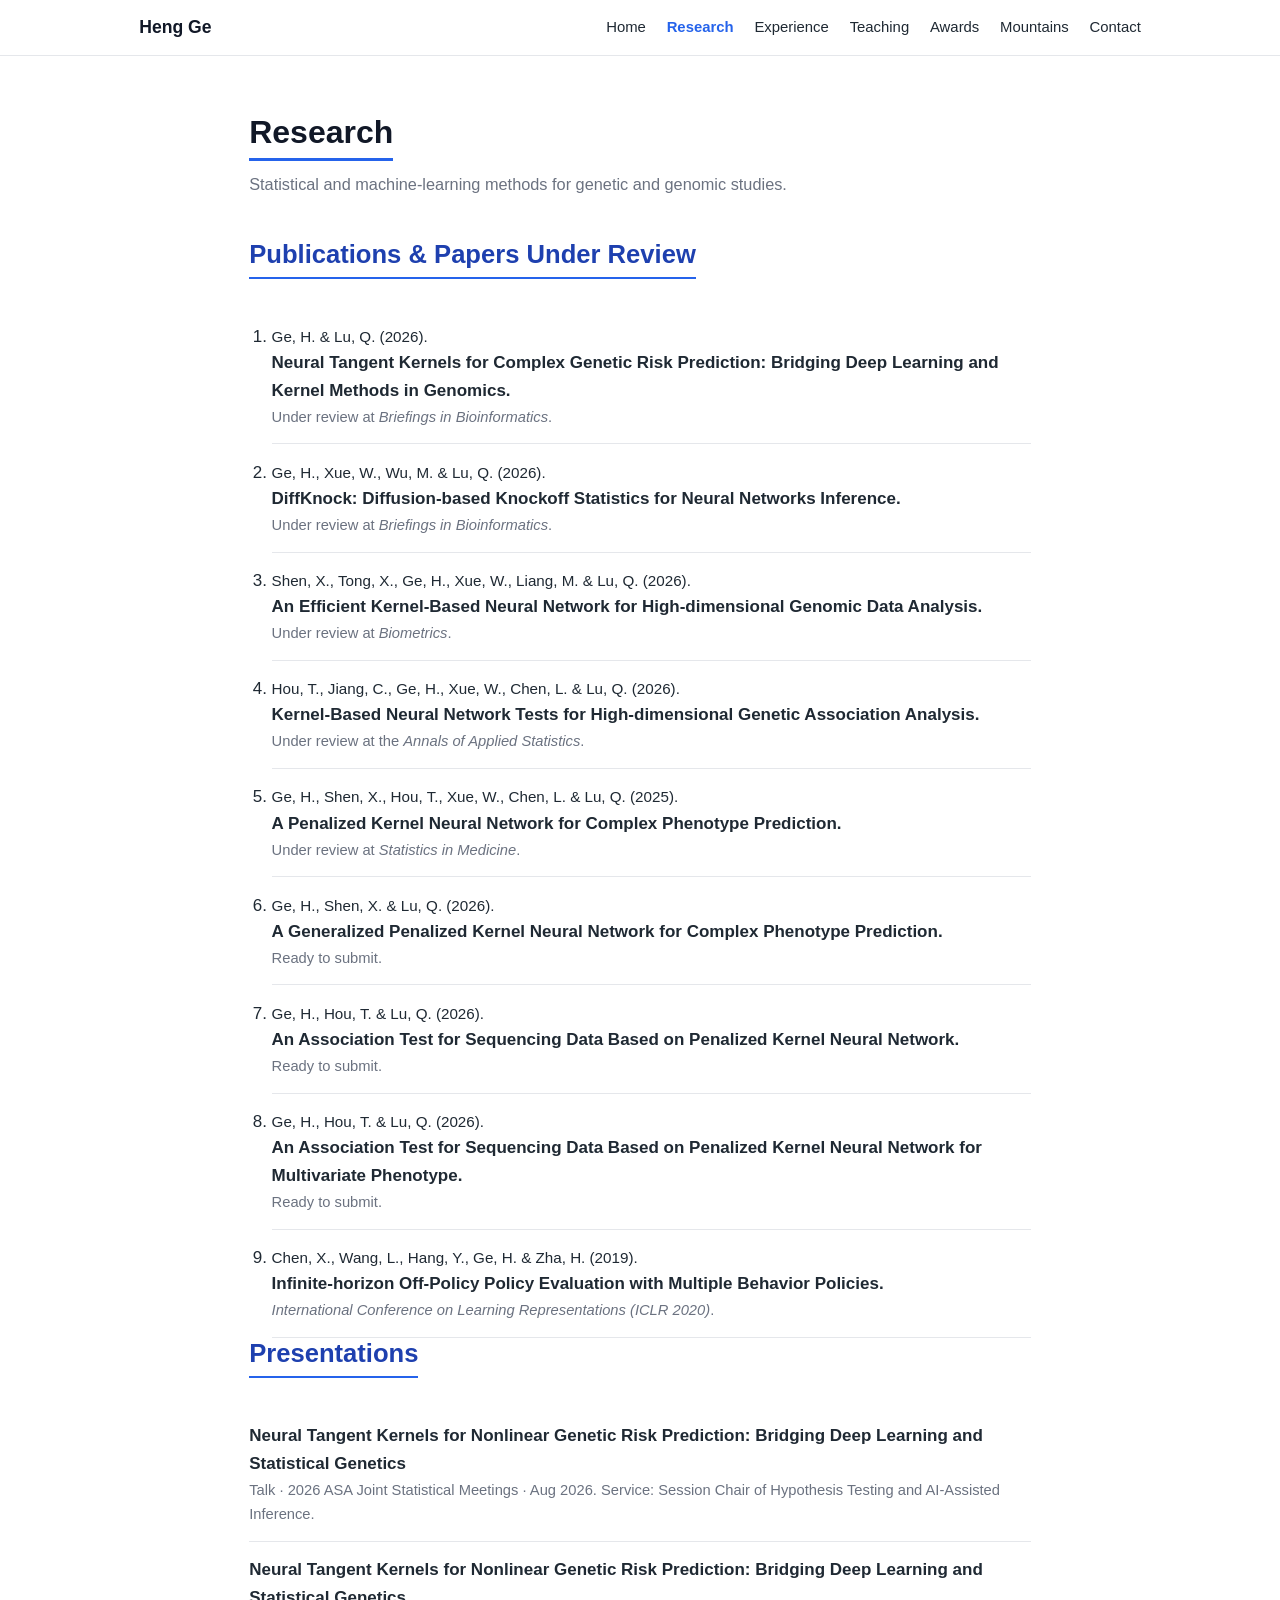
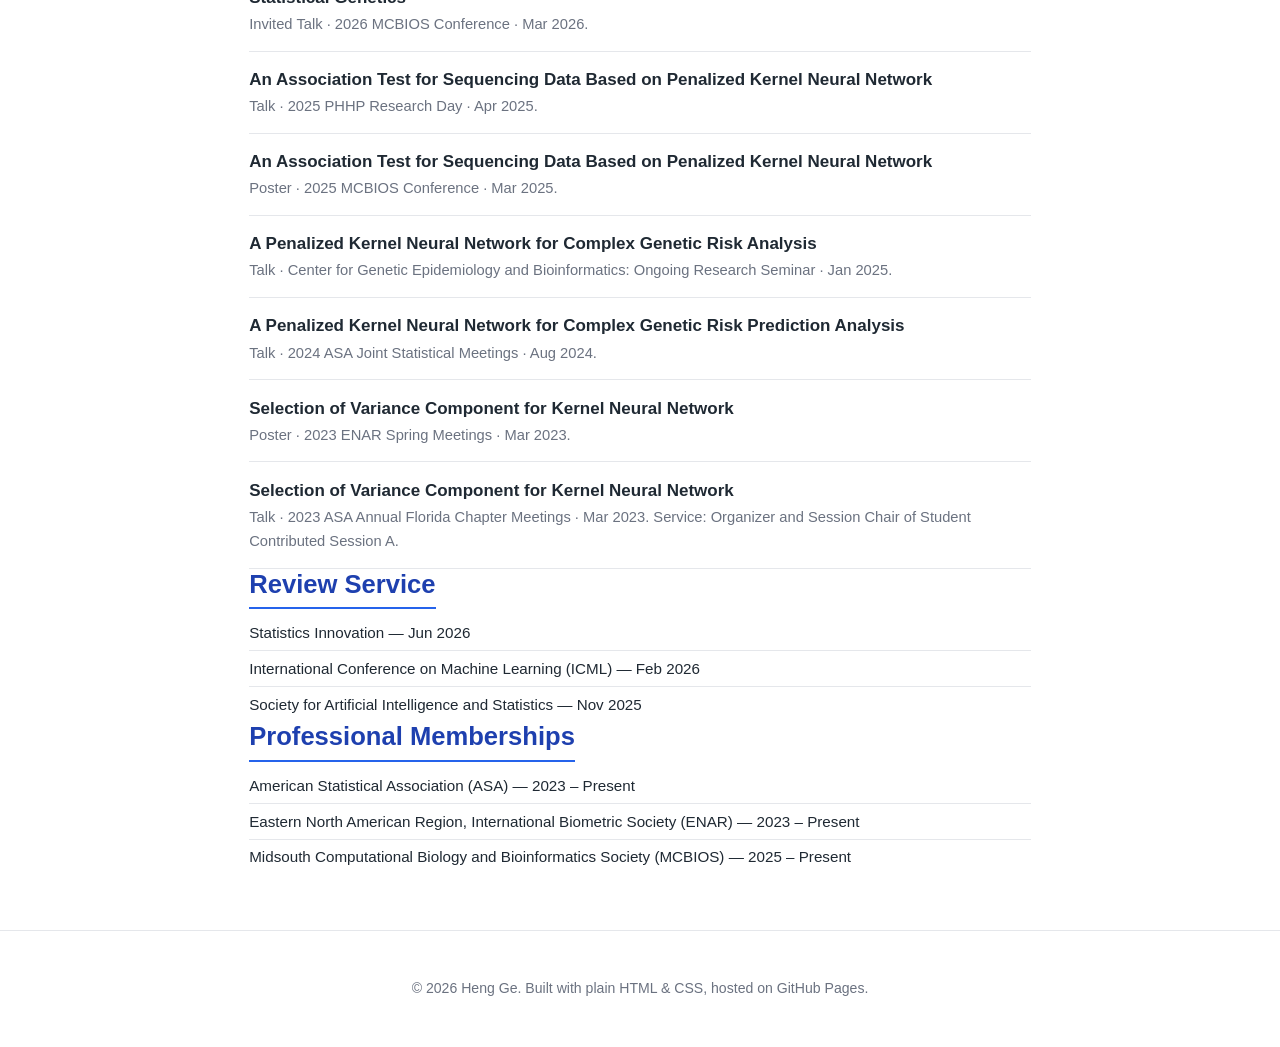
==== research.html @ 9b7dcb47 "Personal academic website Co-Authored-By: Claude Opus 4.8 <noreply@anthropic.com>" ====
<!DOCTYPE html>
<html lang="en">
<head>
  <meta charset="UTF-8" />
  <meta name="viewport" content="width=device-width, initial-scale=1.0" />
  <title>Research &middot; Heng Ge</title>
  <link rel="stylesheet" href="style.css" />
</head>
<body>

  <header class="site-header">
    <nav class="nav">
      <a class="nav-logo" href="index.html">Heng Ge</a>
      <button class="nav-toggle" aria-label="Toggle menu">&#9776;</button>
      <ul class="nav-links">
        <li><a href="index.html">Home</a></li>
        <li><a href="research.html">Research</a></li>
        <li><a href="experience.html">Experience</a></li>
        <li><a href="teaching.html">Teaching</a></li>
        <li><a href="awards.html">Awards</a></li>
        <li><a href="mountaineering.html">Mountains</a></li>
        <li><a href="contact.html">Contact</a></li>
      </ul>
    </nav>
  </header>

  <main id="top">
    <section class="section">
      <h1 class="page-title">Research</h1>
      <p class="page-lead">Statistical and machine-learning methods for genetic and genomic studies.</p>

      <h2 class="subhead">Publications &amp; Papers Under Review</h2>
      <ol class="pub-list" style="list-style:decimal;padding-left:1.4rem">
        <li>
          <span class="pub-authors">Ge, H. &amp; Lu, Q. (2026).</span>
          <span class="pub-title">Neural Tangent Kernels for Complex Genetic Risk Prediction: Bridging Deep Learning and Kernel Methods in Genomics.</span>
          <span class="pub-venue">Under review at <em>Briefings in Bioinformatics</em>.</span>
        </li>
        <li>
          <span class="pub-authors">Ge, H., Xue, W., Wu, M. &amp; Lu, Q. (2026).</span>
          <span class="pub-title">DiffKnock: Diffusion-based Knockoff Statistics for Neural Networks Inference.</span>
          <span class="pub-venue">Under review at <em>Briefings in Bioinformatics</em>.</span>
        </li>
        <li>
          <span class="pub-authors">Shen, X., Tong, X., Ge, H., Xue, W., Liang, M. &amp; Lu, Q. (2026).</span>
          <span class="pub-title">An Efficient Kernel-Based Neural Network for High-dimensional Genomic Data Analysis.</span>
          <span class="pub-venue">Under review at <em>Biometrics</em>.</span>
        </li>
        <li>
          <span class="pub-authors">Hou, T., Jiang, C., Ge, H., Xue, W., Chen, L. &amp; Lu, Q. (2026).</span>
          <span class="pub-title">Kernel-Based Neural Network Tests for High-dimensional Genetic Association Analysis.</span>
          <span class="pub-venue">Under review at the <em>Annals of Applied Statistics</em>.</span>
        </li>
        <li>
          <span class="pub-authors">Ge, H., Shen, X., Hou, T., Xue, W., Chen, L. &amp; Lu, Q. (2025).</span>
          <span class="pub-title">A Penalized Kernel Neural Network for Complex Phenotype Prediction.</span>
          <span class="pub-venue">Under review at <em>Statistics in Medicine</em>.</span>
        </li>
        <li>
          <span class="pub-authors">Ge, H., Shen, X. &amp; Lu, Q. (2026).</span>
          <span class="pub-title">A Generalized Penalized Kernel Neural Network for Complex Phenotype Prediction.</span>
          <span class="pub-venue">Ready to submit.</span>
        </li>
        <li>
          <span class="pub-authors">Ge, H., Hou, T. &amp; Lu, Q. (2026).</span>
          <span class="pub-title">An Association Test for Sequencing Data Based on Penalized Kernel Neural Network.</span>
          <span class="pub-venue">Ready to submit.</span>
        </li>
        <li>
          <span class="pub-authors">Ge, H., Hou, T. &amp; Lu, Q. (2026).</span>
          <span class="pub-title">An Association Test for Sequencing Data Based on Penalized Kernel Neural Network for Multivariate Phenotype.</span>
          <span class="pub-venue">Ready to submit.</span>
        </li>
        <li>
          <span class="pub-authors">Chen, X., Wang, L., Hang, Y., Ge, H. &amp; Zha, H. (2019).</span>
          <span class="pub-title">Infinite-horizon Off-Policy Policy Evaluation with Multiple Behavior Policies.</span>
          <span class="pub-venue"><em>International Conference on Learning Representations (ICLR 2020)</em>.</span>
        </li>
      </ol>

      <h2 class="subhead">Presentations</h2>
      <ul class="pub-list">
        <li>
          <span class="pub-title">Neural Tangent Kernels for Nonlinear Genetic Risk Prediction: Bridging Deep Learning and Statistical Genetics</span>
          <span class="pub-venue">Talk &middot; 2026 ASA Joint Statistical Meetings &middot; Aug 2026. Service: Session Chair of Hypothesis Testing and AI-Assisted Inference.</span>
        </li>
        <li>
          <span class="pub-title">Neural Tangent Kernels for Nonlinear Genetic Risk Prediction: Bridging Deep Learning and Statistical Genetics</span>
          <span class="pub-venue">Invited Talk &middot; 2026 MCBIOS Conference &middot; Mar 2026.</span>
        </li>
        <li>
          <span class="pub-title">An Association Test for Sequencing Data Based on Penalized Kernel Neural Network</span>
          <span class="pub-venue">Talk &middot; 2025 PHHP Research Day &middot; Apr 2025.</span>
        </li>
        <li>
          <span class="pub-title">An Association Test for Sequencing Data Based on Penalized Kernel Neural Network</span>
          <span class="pub-venue">Poster &middot; 2025 MCBIOS Conference &middot; Mar 2025.</span>
        </li>
        <li>
          <span class="pub-title">A Penalized Kernel Neural Network for Complex Genetic Risk Analysis</span>
          <span class="pub-venue">Talk &middot; Center for Genetic Epidemiology and Bioinformatics: Ongoing Research Seminar &middot; Jan 2025.</span>
        </li>
        <li>
          <span class="pub-title">A Penalized Kernel Neural Network for Complex Genetic Risk Prediction Analysis</span>
          <span class="pub-venue">Talk &middot; 2024 ASA Joint Statistical Meetings &middot; Aug 2024.</span>
        </li>
        <li>
          <span class="pub-title">Selection of Variance Component for Kernel Neural Network</span>
          <span class="pub-venue">Poster &middot; 2023 ENAR Spring Meetings &middot; Mar 2023.</span>
        </li>
        <li>
          <span class="pub-title">Selection of Variance Component for Kernel Neural Network</span>
          <span class="pub-venue">Talk &middot; 2023 ASA Annual Florida Chapter Meetings &middot; Mar 2023. Service: Organizer and Session Chair of Student Contributed Session A.</span>
        </li>
      </ul>

      <h2 class="subhead">Review Service</h2>
      <ul class="plain">
        <li>Statistics Innovation &mdash; Jun 2026</li>
        <li>International Conference on Machine Learning (ICML) &mdash; Feb 2026</li>
        <li>Society for Artificial Intelligence and Statistics &mdash; Nov 2025</li>
      </ul>

      <h2 class="subhead">Professional Memberships</h2>
      <ul class="plain">
        <li>American Statistical Association (ASA) &mdash; 2023 &ndash; Present</li>
        <li>Eastern North American Region, International Biometric Society (ENAR) &mdash; 2023 &ndash; Present</li>
        <li>Midsouth Computational Biology and Bioinformatics Society (MCBIOS) &mdash; 2025 &ndash; Present</li>
      </ul>
    </section>
  </main>

  <footer class="site-footer">
    <p>&copy; <span id="year"></span> Heng Ge. Built with plain HTML &amp; CSS, hosted on GitHub Pages.</p>
  </footer>

  <script src="site.js"></script>
</body>
</html>
---- style.css ----
/* ===========================================================
   Personal website styles
   You can tweak the two colors below to re-theme the whole site.
   =========================================================== */
:root {
  --accent: #2563eb;        /* EDIT: main accent color (links, headings) */
  --accent-dark: #1e40af;
  --text: #1f2933;
  --muted: #6b7280;
  --bg: #ffffff;
  --bg-alt: #f7f8fa;
  --border: #e5e7eb;
  --maxw: 820px;
}

* { box-sizing: border-box; }

html { scroll-behavior: smooth; }

body {
  margin: 0;
  font-family: -apple-system, BlinkMacSystemFont, "Segoe UI", Roboto,
    Helvetica, Arial, sans-serif;
  color: var(--text);
  background: var(--bg);
  line-height: 1.65;
  font-size: 17px;
}

a { color: var(--accent); text-decoration: none; }
a:hover { text-decoration: underline; }

h1, h2, h3 { line-height: 1.25; color: #111827; }

/* ---------------- Nav ---------------- */
.site-header {
  position: sticky;
  top: 0;
  background: rgba(255, 255, 255, 0.9);
  backdrop-filter: saturate(180%) blur(8px);
  border-bottom: 1px solid var(--border);
  z-index: 100;
}
.nav {
  max-width: 1040px;
  margin: 0 auto;
  padding: 0.8rem 1.2rem;
  display: flex;
  align-items: center;
  justify-content: space-between;
  gap: 1rem;
}
.nav-logo { font-weight: 700; font-size: 1.1rem; color: #111827; }
.nav-links {
  display: flex;
  gap: 1.3rem;
  list-style: none;
  margin: 0;
  padding: 0;
}
.nav-links a { color: var(--text); font-size: 0.93rem; }
.nav-links a:hover { color: var(--accent); text-decoration: none; }
.nav-links a.active { color: var(--accent); font-weight: 600; }
.nav-toggle {
  display: none;
  background: none;
  border: none;
  font-size: 1.4rem;
  cursor: pointer;
}

/* ---------------- Sections ---------------- */
.section {
  max-width: var(--maxw);
  margin: 0 auto;
  padding: 3.5rem 1.2rem;
}
.section.alt {
  max-width: 100%;
  background: var(--bg-alt);
  border-top: 1px solid var(--border);
  border-bottom: 1px solid var(--border);
}
.section.alt > * { max-width: var(--maxw); margin-left: auto; margin-right: auto; }
.section h2 {
  font-size: 1.6rem;
  margin: 0 0 0.4rem;
  padding-bottom: 0.4rem;
  border-bottom: 2px solid var(--accent);
  display: inline-block;
}
.section-intro { color: var(--muted); margin-top: 0.3rem; }

/* ---------------- Hero ---------------- */
.hero {
  display: flex;
  gap: 2rem;
  align-items: center;
  padding-top: 3rem;
}
.hero-photo img {
  width: 170px;
  height: 170px;
  border-radius: 50%;
  object-fit: cover;
  border: 3px solid var(--border);
}
.hero-text h1 { font-size: 2.1rem; margin: 0 0 0.2rem; }
.tagline { color: var(--accent-dark); font-weight: 600; margin: 0 0 0.8rem; }
.hero-links {
  margin-top: 1rem;
  display: flex;
  flex-wrap: wrap;
  gap: 0.6rem;
}
.hero-links a {
  border: 1px solid var(--border);
  padding: 0.35rem 0.8rem;
  border-radius: 6px;
  font-size: 0.9rem;
}
.hero-links a:hover { background: var(--accent); color: #fff; text-decoration: none; }

/* ---------------- Publications ---------------- */
.pub-list { list-style: none; padding: 0; margin: 1.4rem 0 0; }
.pub-list li {
  padding: 0.9rem 0;
  border-bottom: 1px solid var(--border);
}
.pub-list li span { display: block; }
.pub-title { font-weight: 600; }
.pub-authors { font-size: 0.95rem; }
.pub-venue { color: var(--muted); font-size: 0.92rem; }
.pub-links { font-size: 0.88rem; margin-top: 0.2rem; }

/* ---------------- Cards (teaching) ---------------- */
.cards {
  display: grid;
  grid-template-columns: repeat(auto-fit, minmax(230px, 1fr));
  gap: 1rem;
  margin-top: 1.4rem;
}
.card {
  display: block;
  border: 1px solid var(--border);
  border-radius: 10px;
  padding: 1.1rem;
  background: #fff;
  color: var(--text);
  transition: transform 0.12s ease, box-shadow 0.12s ease;
}
.card:hover {
  transform: translateY(-2px);
  box-shadow: 0 6px 18px rgba(0, 0, 0, 0.07);
  text-decoration: none;
}
.card h3 { margin: 0 0 0.3rem; color: var(--accent-dark); }
.card p { margin: 0.15rem 0; font-size: 0.92rem; color: var(--muted); }
.card-desc { color: var(--text) !important; margin-top: 0.5rem !important; }

/* ---------------- Adventures ---------------- */
.adventure-grid {
  display: grid;
  grid-template-columns: repeat(auto-fit, minmax(260px, 1fr));
  gap: 1.8rem;
  margin-top: 1.4rem;
}
.adventure h3 { font-size: 1.2rem; margin: 0 0 0.5rem; }
.adventure ul { margin: 0; padding-left: 1.1rem; }
.adventure li { margin: 0.35rem 0; }

/* ---------------- Timeline (education) ---------------- */
.timeline { list-style: none; padding: 0; margin: 1.4rem 0 0; }
.timeline li {
  padding: 0 0 1.1rem 1.1rem;
  border-left: 2px solid var(--border);
  position: relative;
}
.timeline li:last-child { padding-bottom: 0; }
.timeline li::before {
  content: "";
  position: absolute;
  left: -7px;
  top: 4px;
  width: 12px;
  height: 12px;
  border-radius: 50%;
  background: var(--accent);
}
.timeline li span { display: block; }
.tl-title { font-weight: 600; }
.tl-org { font-size: 0.95rem; }
.tl-meta { color: var(--muted); font-size: 0.9rem; }

/* ---------------- Two column ---------------- */
.two-col {
  display: grid;
  grid-template-columns: repeat(auto-fit, minmax(260px, 1fr));
  gap: 1.5rem 2.5rem;
  margin-top: 1.2rem;
}
.two-col h3 { font-size: 1.1rem; margin: 0 0 0.5rem; }
.plain { list-style: none; padding: 0; margin: 0; }
.plain li { padding: 0.3rem 0; border-bottom: 1px solid var(--border); font-size: 0.95rem; }
.plain li:last-child { border-bottom: none; }

/* Sub-heading inside a section */
h3.sub {
  font-size: 1.15rem;
  margin: 1.8rem 0 0.2rem;
  color: var(--accent-dark);
}

/* ---------------- Footer ---------------- */
.site-footer {
  border-top: 1px solid var(--border);
  text-align: center;
  padding: 2rem 1.2rem;
  color: var(--muted);
  font-size: 0.88rem;
}

/* ---------------- Page title (subpages) ---------------- */
.page-title {
  font-size: 2rem;
  margin: 0 0 0.4rem;
  padding-bottom: 0.4rem;
  border-bottom: 3px solid var(--accent);
  display: inline-block;
}
.page-lead { color: var(--muted); margin: 0.2rem 0 1.6rem; font-size: 1.02rem; }
.subhead {
  font-size: 1.25rem;
  margin: 2.2rem 0 0.6rem;
  color: var(--accent-dark);
}
.subhead:first-of-type { margin-top: 1rem; }
.note { color: var(--muted); font-size: 0.9rem; margin-top: 0.4rem; }

/* ---------------- Data tables ---------------- */
.table-wrap { overflow-x: auto; margin-top: 0.8rem; }
.table {
  width: 100%;
  border-collapse: collapse;
  font-size: 0.9rem;
  min-width: 560px;
}
.table th, .table td {
  text-align: left;
  padding: 0.5rem 0.65rem;
  border-bottom: 1px solid var(--border);
  vertical-align: top;
}
.table th {
  background: var(--bg-alt);
  font-weight: 600;
  white-space: nowrap;
}
.table tbody tr:hover td { background: #fafbfc; }
.table td.grade { font-weight: 600; color: var(--accent-dark); white-space: nowrap; }

/* ---------------- Definition list (skills / details) ---------------- */
.deflist { margin: 1rem 0 0; }
.deflist dt { font-weight: 600; color: var(--accent-dark); margin-top: 1rem; }
.deflist dd { margin: 0.2rem 0 0; }

/* Courses line under an education entry */
.courses { font-size: 0.92rem; margin: 0.4rem 0 0; }
.courses strong { color: var(--text); }

/* ---------------- Experience ---------------- */
.exp-item { padding: 1.1rem 0; border-bottom: 1px solid var(--border); }
.exp-item:last-child { border-bottom: none; }
.exp-head { display: flex; justify-content: space-between; flex-wrap: wrap; gap: 0.2rem; }
.exp-title { font-weight: 600; font-size: 1.05rem; }
.exp-date { color: var(--muted); font-size: 0.9rem; }
.exp-role { color: var(--accent-dark); font-weight: 600; font-size: 0.95rem; margin: 0.1rem 0 0.5rem; }
.exp-item ul { margin: 0.4rem 0 0; padding-left: 1.1rem; }
.exp-item li { margin: 0.3rem 0; }

/* ---------------- Course page ---------------- */
.course-meta {
  background: var(--bg-alt);
  border: 1px solid var(--border);
  border-radius: 10px;
  padding: 1rem 1.3rem;
  margin: 1rem 0 0.5rem;
}
.course-meta p { margin: 0.5rem 0; }

/* ---------------- Photo placeholders ---------------- */
.photo-grid {
  display: grid;
  grid-template-columns: repeat(auto-fill, minmax(320px, 1fr));
  gap: 1.2rem;
  margin-top: 1rem;
}
.photo-ph {
  aspect-ratio: 4 / 3;
  border: 2px dashed var(--border);
  border-radius: 10px;
  display: flex;
  align-items: center;
  justify-content: center;
  text-align: center;
  color: var(--muted);
  font-size: 0.88rem;
  background: var(--bg-alt);
  padding: 0.8rem;
}
.photo {
  width: 100%;
  aspect-ratio: 4 / 3;
  object-fit: cover;
  border-radius: 10px;
  display: block;
}
figure.photo-fig { margin: 0; }
figure.photo-fig figcaption {
  text-align: center;
  color: var(--muted);
  font-size: 0.85rem;
  margin-top: 0.4rem;
}
.cats-grid {
  display: grid;
  grid-template-columns: repeat(2, minmax(0, 170px));
  gap: 1rem;
  margin-top: 1rem;
}

/* ---------------- Social icon links ---------------- */
.social {
  display: flex;
  gap: 0.9rem;
  align-items: center;
  margin-top: 1.1rem;
}
.social a {
  color: var(--muted);
  display: inline-flex;
}
.social a:hover { color: var(--accent); }
.social svg {
  width: 22px;
  height: 22px;
  fill: currentColor;
  display: block;
}

/* ---------------- Home explore cards ---------------- */
.explore {
  display: grid;
  grid-template-columns: repeat(auto-fit, minmax(200px, 1fr));
  gap: 1rem;
  margin-top: 1rem;
}

/* ---------------- Mobile ---------------- */
@media (max-width: 640px) {
  .nav-toggle { display: block; }
  .nav-links {
    display: none;
    position: absolute;
    top: 100%;
    right: 0;
    left: 0;
    flex-direction: column;
    gap: 0;
    background: #fff;
    border-bottom: 1px solid var(--border);
    padding: 0.5rem 1.2rem 1rem;
  }
  .nav-links.open { display: flex; }
  .nav-links li { padding: 0.4rem 0; }
  .hero { flex-direction: column; text-align: center; }
  .hero-links { justify-content: center; }
}
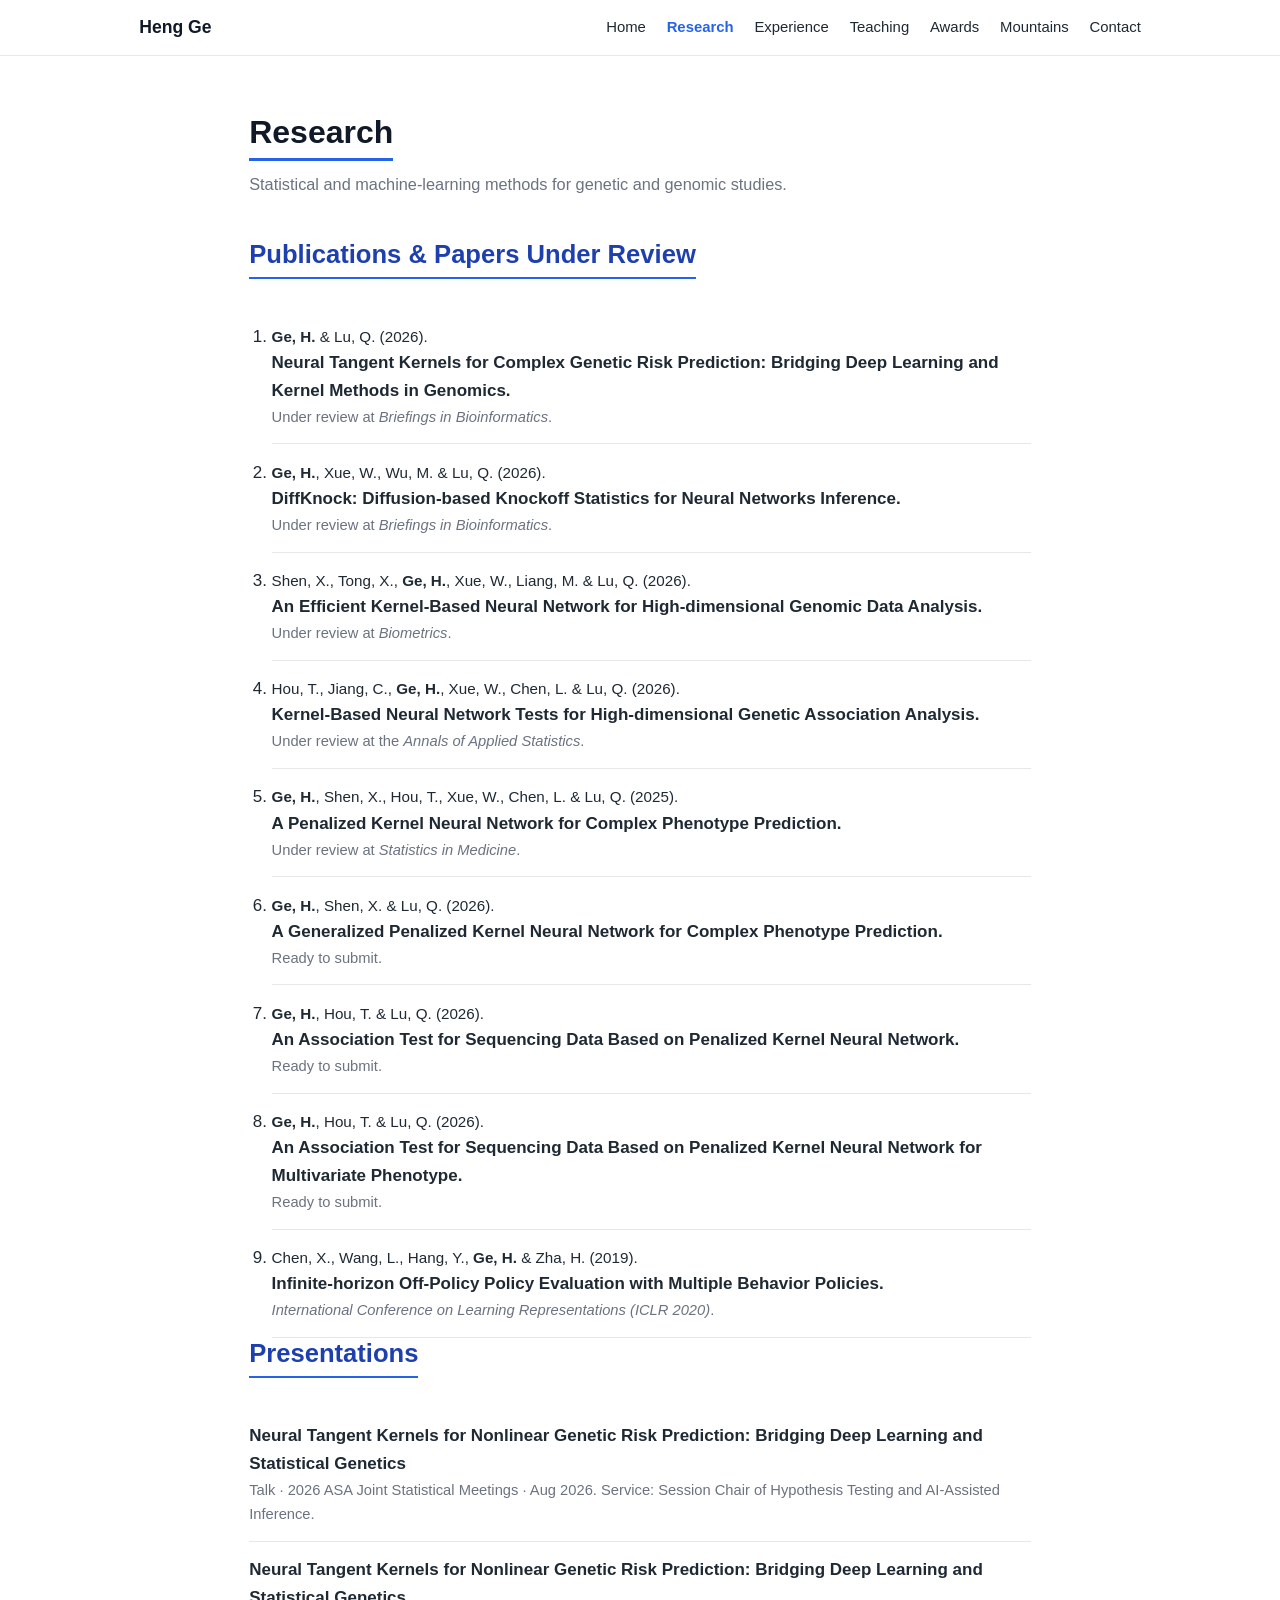
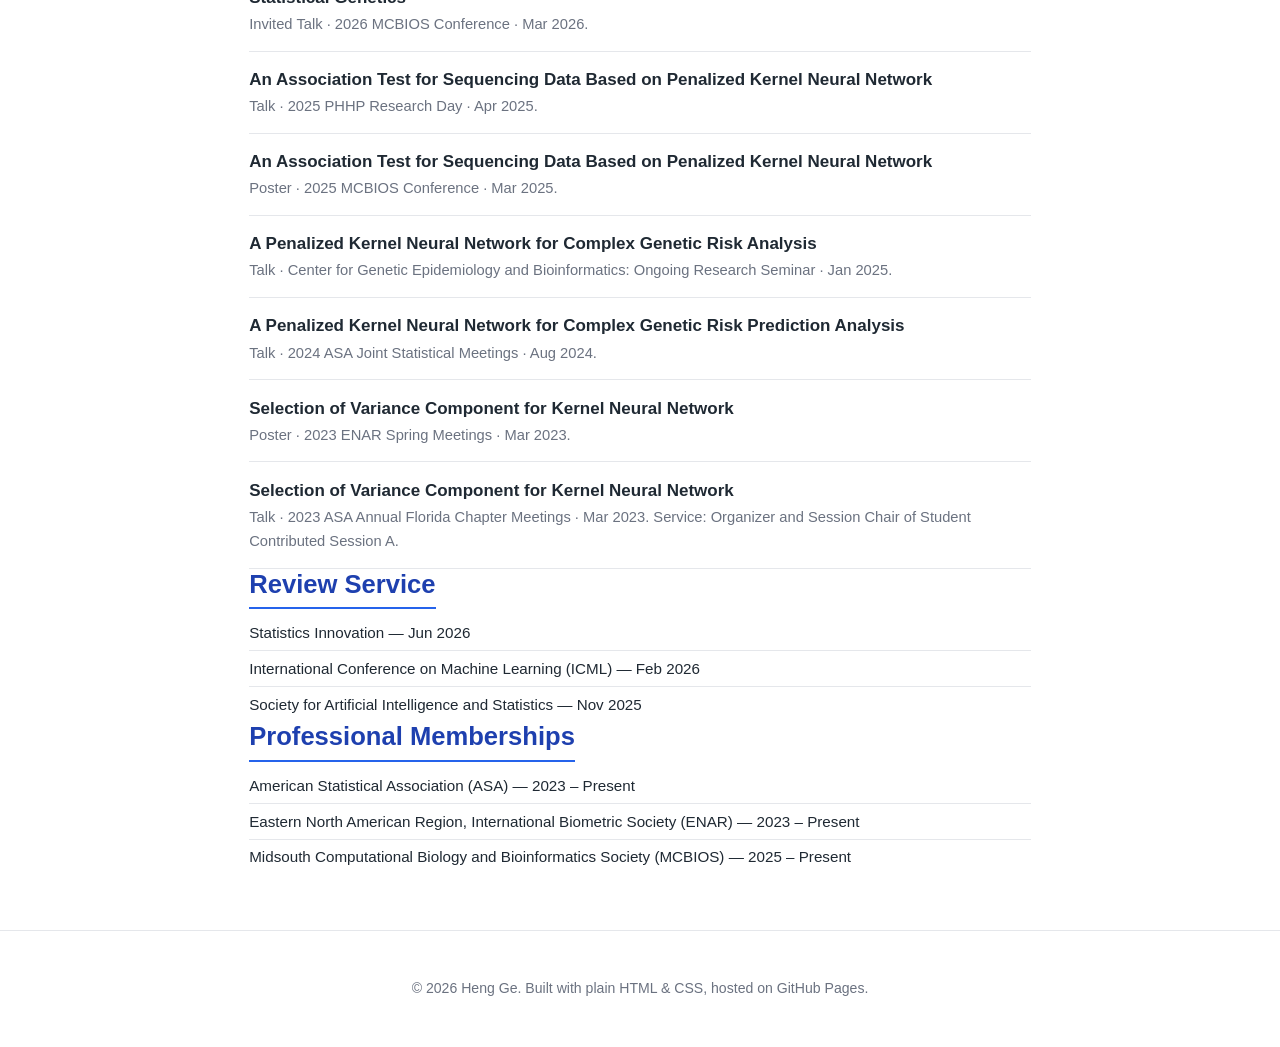
==== commit 4a5c7b95: "Add AMGA SPI certification; bold author name in publications Co-Authored-By: Claude Opus 4.8 <norepl" ====
--- a/research.html
+++ b/research.html
@@ -32,47 +32,47 @@
       <h2 class="subhead">Publications &amp; Papers Under Review</h2>
       <ol class="pub-list" style="list-style:decimal;padding-left:1.4rem">
         <li>
-          <span class="pub-authors">Ge, H. &amp; Lu, Q. (2026).</span>
+          <span class="pub-authors"><strong>Ge, H.</strong> &amp; Lu, Q. (2026).</span>
           <span class="pub-title">Neural Tangent Kernels for Complex Genetic Risk Prediction: Bridging Deep Learning and Kernel Methods in Genomics.</span>
           <span class="pub-venue">Under review at <em>Briefings in Bioinformatics</em>.</span>
         </li>
         <li>
-          <span class="pub-authors">Ge, H., Xue, W., Wu, M. &amp; Lu, Q. (2026).</span>
+          <span class="pub-authors"><strong>Ge, H.</strong>, Xue, W., Wu, M. &amp; Lu, Q. (2026).</span>
           <span class="pub-title">DiffKnock: Diffusion-based Knockoff Statistics for Neural Networks Inference.</span>
           <span class="pub-venue">Under review at <em>Briefings in Bioinformatics</em>.</span>
         </li>
         <li>
-          <span class="pub-authors">Shen, X., Tong, X., Ge, H., Xue, W., Liang, M. &amp; Lu, Q. (2026).</span>
+          <span class="pub-authors">Shen, X., Tong, X., <strong>Ge, H.</strong>, Xue, W., Liang, M. &amp; Lu, Q. (2026).</span>
           <span class="pub-title">An Efficient Kernel-Based Neural Network for High-dimensional Genomic Data Analysis.</span>
           <span class="pub-venue">Under review at <em>Biometrics</em>.</span>
         </li>
         <li>
-          <span class="pub-authors">Hou, T., Jiang, C., Ge, H., Xue, W., Chen, L. &amp; Lu, Q. (2026).</span>
+          <span class="pub-authors">Hou, T., Jiang, C., <strong>Ge, H.</strong>, Xue, W., Chen, L. &amp; Lu, Q. (2026).</span>
           <span class="pub-title">Kernel-Based Neural Network Tests for High-dimensional Genetic Association Analysis.</span>
           <span class="pub-venue">Under review at the <em>Annals of Applied Statistics</em>.</span>
         </li>
         <li>
-          <span class="pub-authors">Ge, H., Shen, X., Hou, T., Xue, W., Chen, L. &amp; Lu, Q. (2025).</span>
+          <span class="pub-authors"><strong>Ge, H.</strong>, Shen, X., Hou, T., Xue, W., Chen, L. &amp; Lu, Q. (2025).</span>
           <span class="pub-title">A Penalized Kernel Neural Network for Complex Phenotype Prediction.</span>
           <span class="pub-venue">Under review at <em>Statistics in Medicine</em>.</span>
         </li>
         <li>
-          <span class="pub-authors">Ge, H., Shen, X. &amp; Lu, Q. (2026).</span>
+          <span class="pub-authors"><strong>Ge, H.</strong>, Shen, X. &amp; Lu, Q. (2026).</span>
           <span class="pub-title">A Generalized Penalized Kernel Neural Network for Complex Phenotype Prediction.</span>
           <span class="pub-venue">Ready to submit.</span>
         </li>
         <li>
-          <span class="pub-authors">Ge, H., Hou, T. &amp; Lu, Q. (2026).</span>
+          <span class="pub-authors"><strong>Ge, H.</strong>, Hou, T. &amp; Lu, Q. (2026).</span>
           <span class="pub-title">An Association Test for Sequencing Data Based on Penalized Kernel Neural Network.</span>
           <span class="pub-venue">Ready to submit.</span>
         </li>
         <li>
-          <span class="pub-authors">Ge, H., Hou, T. &amp; Lu, Q. (2026).</span>
+          <span class="pub-authors"><strong>Ge, H.</strong>, Hou, T. &amp; Lu, Q. (2026).</span>
           <span class="pub-title">An Association Test for Sequencing Data Based on Penalized Kernel Neural Network for Multivariate Phenotype.</span>
           <span class="pub-venue">Ready to submit.</span>
         </li>
         <li>
-          <span class="pub-authors">Chen, X., Wang, L., Hang, Y., Ge, H. &amp; Zha, H. (2019).</span>
+          <span class="pub-authors">Chen, X., Wang, L., Hang, Y., <strong>Ge, H.</strong> &amp; Zha, H. (2019).</span>
           <span class="pub-title">Infinite-horizon Off-Policy Policy Evaluation with Multiple Behavior Policies.</span>
           <span class="pub-venue"><em>International Conference on Learning Representations (ICLR 2020)</em>.</span>
         </li>
